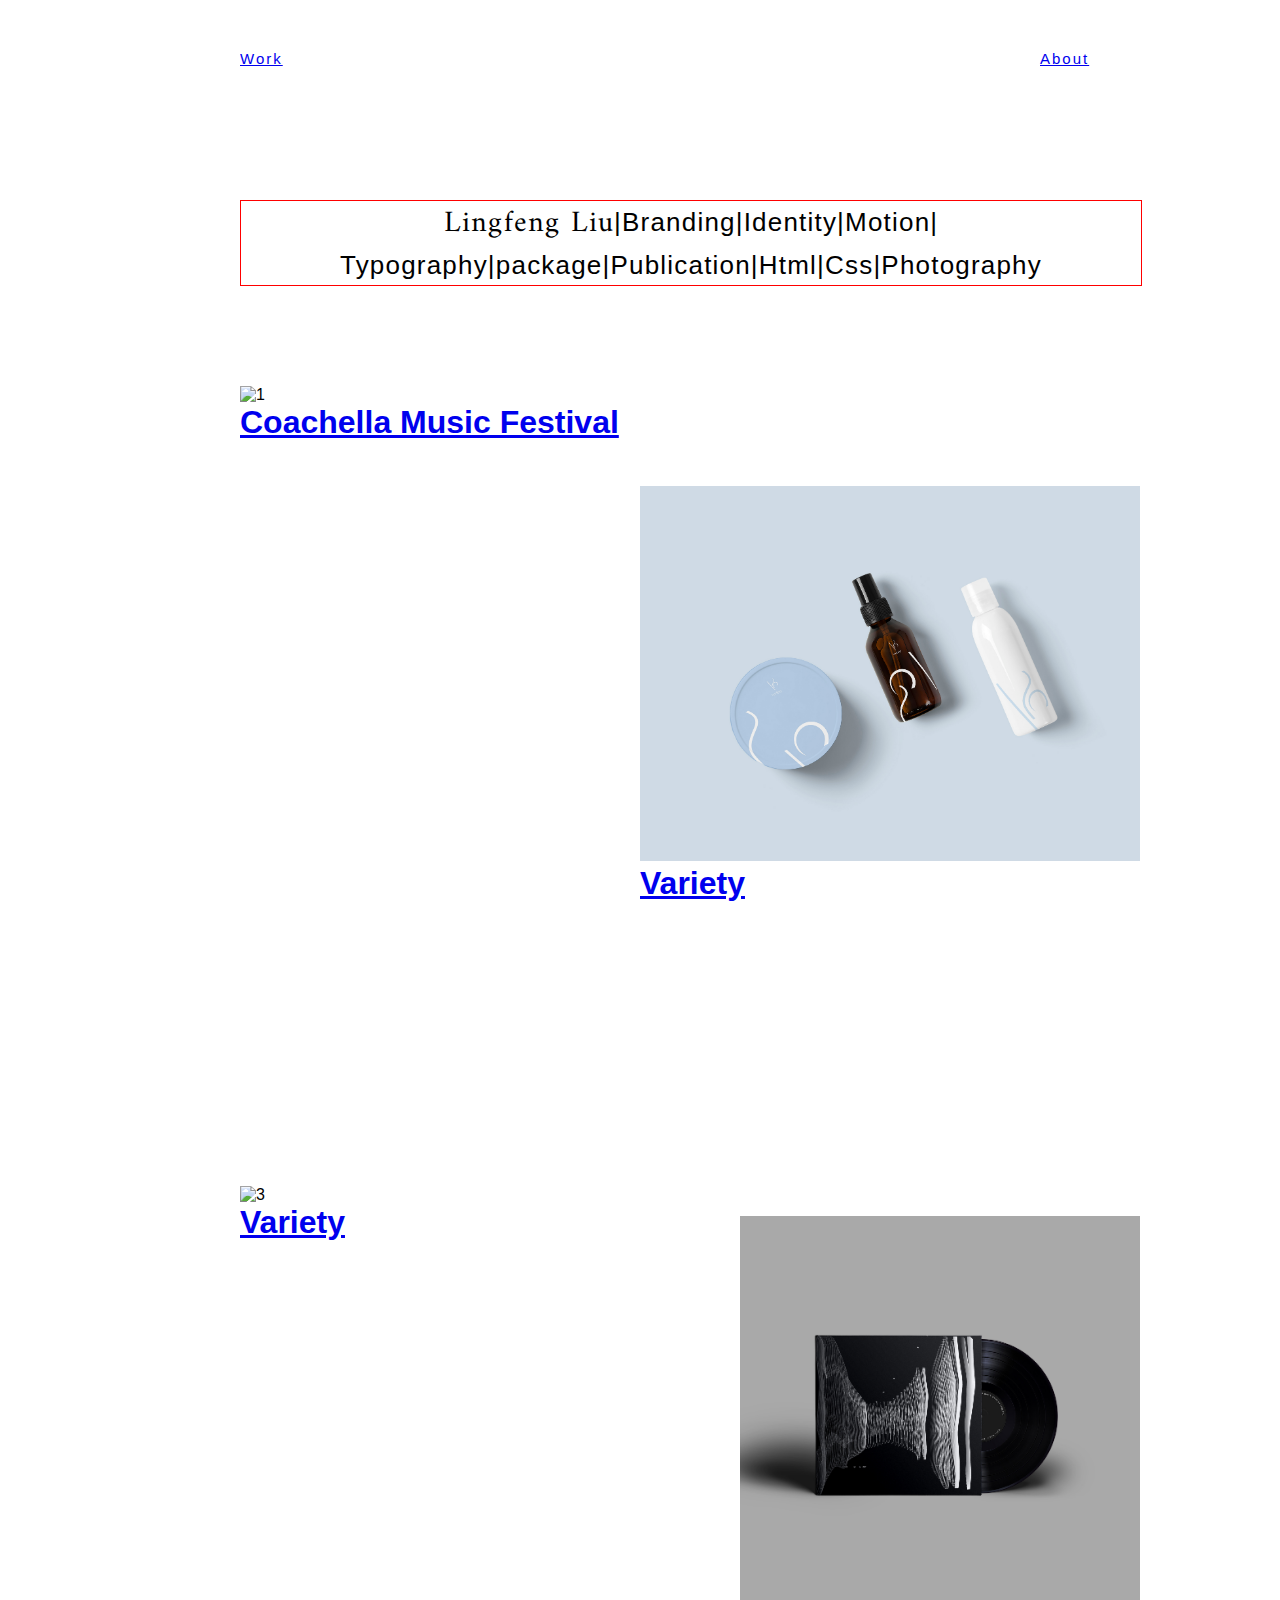
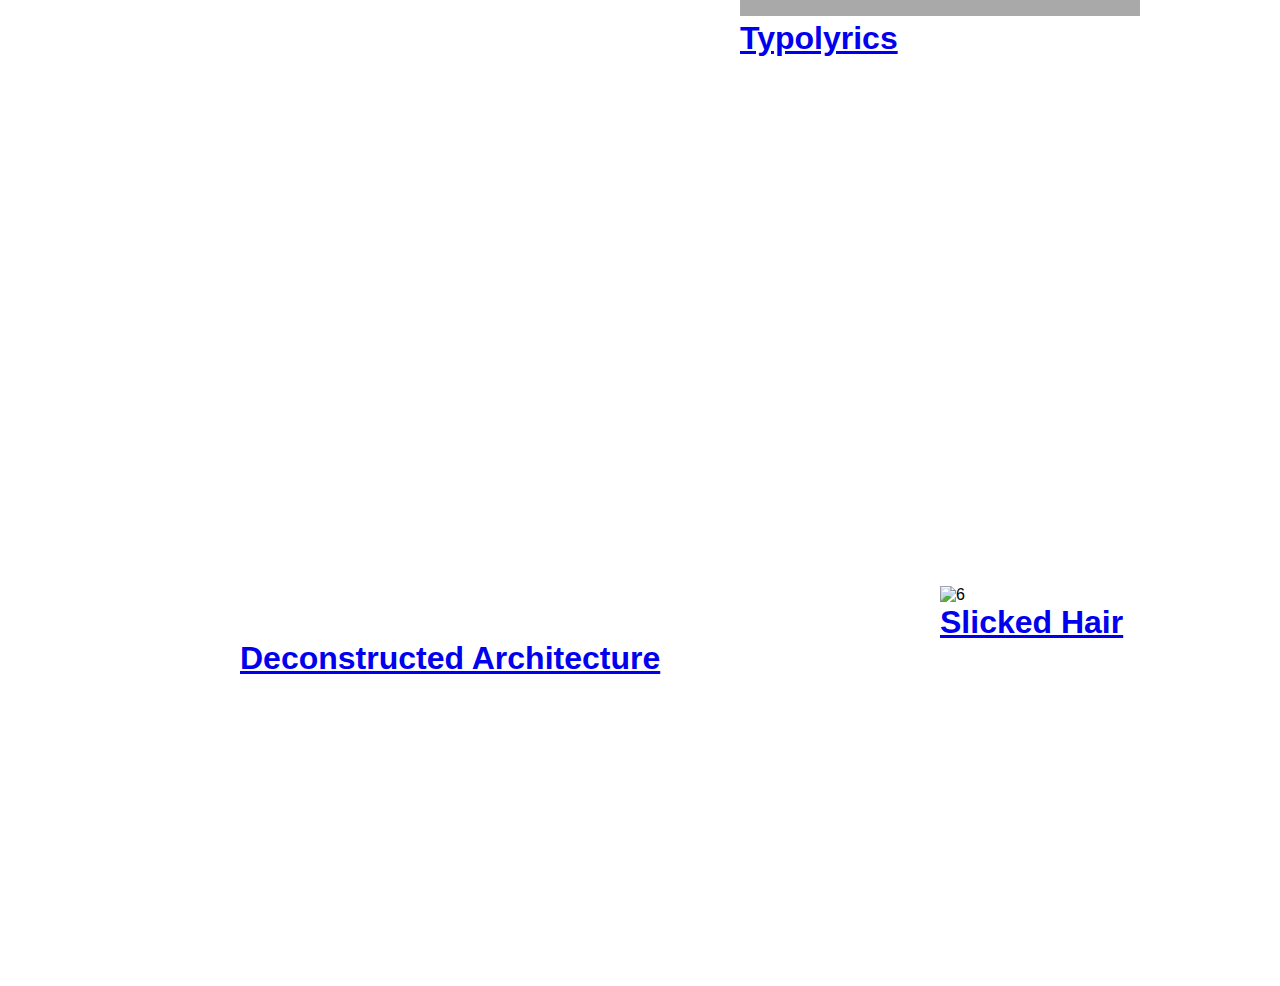
==== index.html @ 4ae13d34 "add banner double check" ====
<!DOCTYPE html>
<html lang="en">
<head>
   <meta charset="UTF-8">
   <meta name="viewport" content="width=device-width, initial-scale=1.0">
   <title>Lingfeng-Liu</title>
   <link rel="stylesheet" href="css/style.css">
   <link href="https://fonts.googleapis.com/css?family=Amiri:400,400i,700,Hind:300,500,700&amp;subset=latin-ext" rel="stylesheet">
</head>
<body>
  <nav>
     <ul id="navbar">
       <li class="flex-item"><a href="index.html">Work</a></li>
       <li class="flex-item" ><a href="about.html">About</a></li>
     </ul>
  </nav>
  <main>
    <p><span>Lingfeng Liu</span>|Branding|Identity|Motion|<br>Typography|package|Publication|Html|Css|Photography</p>
    <div class="container-1 music">
      <img class="size1" src="img/all2(1).jpg" alt="1">
      <a href="1.html"><h1>Coachella Music Festival</h1></a>
    </div>
    <div class="container-1 variety">
      <img class="size2" src="img/variety.jpg" alt="2">
      <a href="1.html"><h1>Variety</h1></a>
    </div>
    <div class="container-1 branding">
      <img class="size3" src="img/3.jpg" alt="3">
      <a href="1.html"><h1>Variety</h1></a>
    </div>
    <div class="container-1 typolyrics">
      <img class="size4" src="img/2.jpg" alt="4">
      <a href="1.html"><h1>Typolyrics</h1></a>
    </div>
    <div class="container-1 arch">
      <video muted autoplay="autoplay" loop>
          <source class="size5" src="img/trailor.mp4" type="video/mp4"/>
      </video>
      <a href="1.html"><h1>Deconstructed Architecture</h1></a>
    </div>
    <div class="container-1 hair">
      <img class="size6" src="img/hair.JPG" alt="6">
      <a href="1.html"><h1>Slicked Hair</h1></a>
    </div>
  </main>
</body>
</html>
---- css/style.css ----
* {
  margin: 0;
  padding: 0;
  width: 100%;
  /* overflow-x:hidden;  */
}

body {
  font-family: 'Muli', sans-serif;
  margin: auto;
  height:2000px;
  width: 1200px;
 }
  @media (max-width: 1280px) {
    body {
      width: 800px; } }
  @media (max-width: 880px) {
    body {
      width: auto; } }

/* header,
nav,
main,
footer {
  border: 1px solid #000; } */

#navbar {
    display: flex;
    justify-content: space-between; }

  .flex-item {
    width: 100px;
    height: 40px;
    list-style: none;
    font-family: 'Hind', sans-serif;;
    font-size: 15px;
    font-weight: lighter;
    letter-spacing: 2px;
    color: #696969;
    padding-top:50px;

    }

nav {
  /* margin-top: 50px; */
  padding-bottom: 50px;
  width: 1200px;
  position: fixed;
  background-color: white;
  z-index: 9;
  /* display: block; */
  }
  @media (max-width:1280px) {
    nav{
      width:900px;
  }
  @media (max-width:800px) {
     nav{
       width:100%;
    }
  }
}

p{
  text-align: center;
  border: 1px solid red;
  width: 1200px;
  position: relative;
  top:200px;
  font-size: 26px;
  letter-spacing: 1.2px;
  font-weight: lighter;
  line-height: 1.5;
  font-family: 'Hind', sans-serif;
}
@media (max-width:1280px) {
  p{
    width:900px;
}
@media (max-width:800px) {
   p{
     width:100%;
  }
}
}

span{
  font-family: 'Amiri', serif;
  font-weight: normal;
  font-size: 30px;
}

main div{
  float: left;
}


.container-1{
  margin-top: 300px;
  width: 400px;
  height:500px;
}

.size1{
    width:300px;
    height:225px;
}
@media (max-width:800px) {
   .size1{
    width:100%;
    height:100%;
}
}
.size2{
    width: 500px;;
}
@media (max-width:800px) {
   .size2{
    width:100%;
    height:100%;
}
}

.size3{
    width: 200px;
    margin: auto;
}
  @media (max-width:1280px) {
    .size3{
      width:400px;
  }
  @media (max-width:880px) {
    .size3{
      width:100%;
  }
}
}

.size4{
    margin: auto;
}

.size5{
    margin: auto;
}

.size6{
    margin: auto;
}

.music{}
  @media (max-width:800px) {
     .music{
      width:100%;
      height:100%;
  }
}

.variety{
    position: relative;
    top:100px;
}
@media (max-width:800px) {
   .variety{
    width:100%;
    height:100%;
    position: relative;
    top:-200px;
}
}

.branding {
    position: relative;
    left: 200px;
    top: 200px;
}
  @media (max-width:1280px) {
    .branding{
      position: relative;
      left: 0;
      top: 0;
    }
  @media (max-width:800px) {
     .branding{
       width:100%;
       height:100%;
       position: relative;
       top:-450px;
    }
    }
}
.typolyrics{
    width: 200px;
    height:200px;
}
  @media (max-width:1280px){
    .typolyrics{
      position: relative;
      left:100px;
      top:30px;
      width: 400px;
  }
  @media (max-width:800px) {
     .typolyrics{
       width:100%;
       height:100%;
       position: relative;
       top:-650px;
       left:0px;
    }
    }
}

.arch{
    position: relative;
    top:100px;
    left:100px;
    width:600px;
}
  @media (max-width:1280px){
    .arch{
      position: relative;
      left:0px;
      width: 600px;
  }
  @media (max-width:800px) {
     .arch{
       width:100%;
       height:100%;
       position: relative;
       top:-850px;
    }
    }
}

.hair{
    position: relative;
    top:200px;
    left:200px;
    width: 200px;
    height: 266px;
}
  @media (max-width:1280px){
    .hair{
      position: relative;
      left:100px;
      width: 200px;
  }
  @media (max-width:800px) {
     .hair{
       width:100%;
       height:100%;
       position: relative;
       top:-1050px;
       left:0px;
    }
    }
}
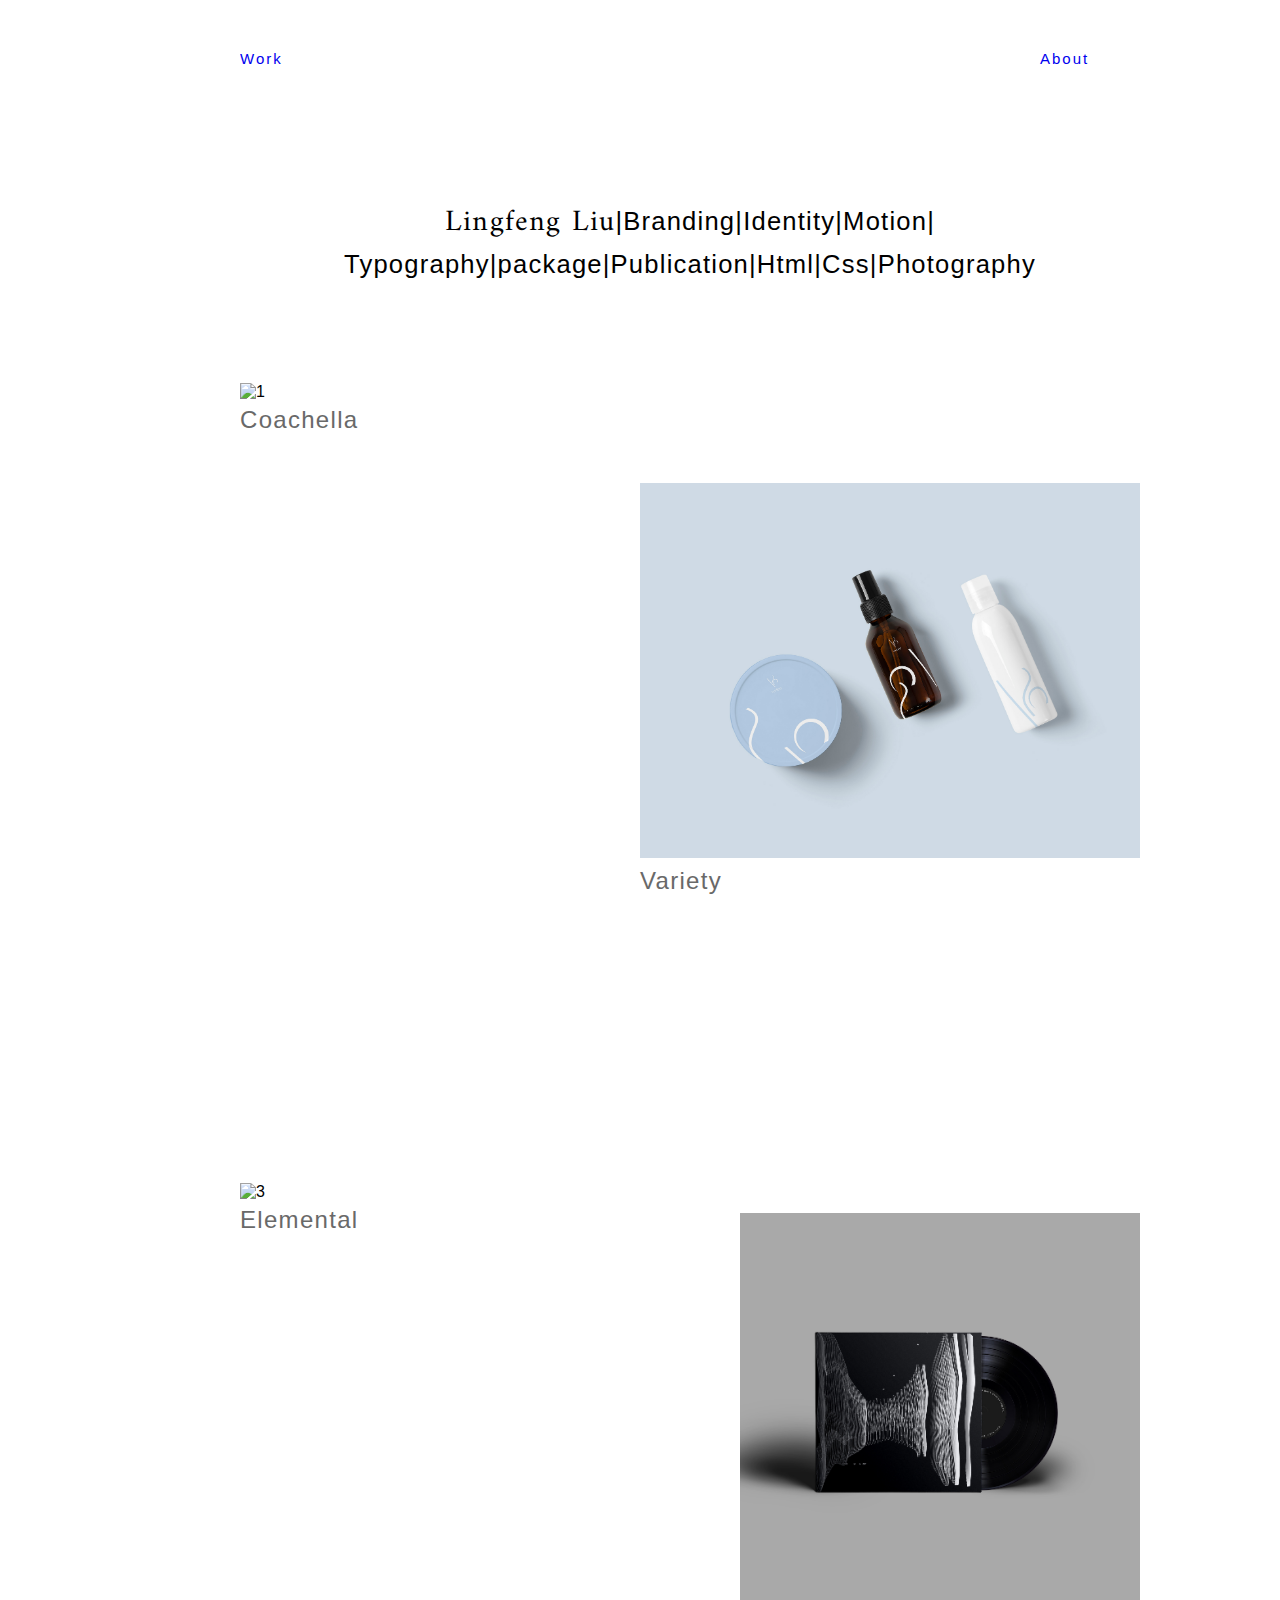
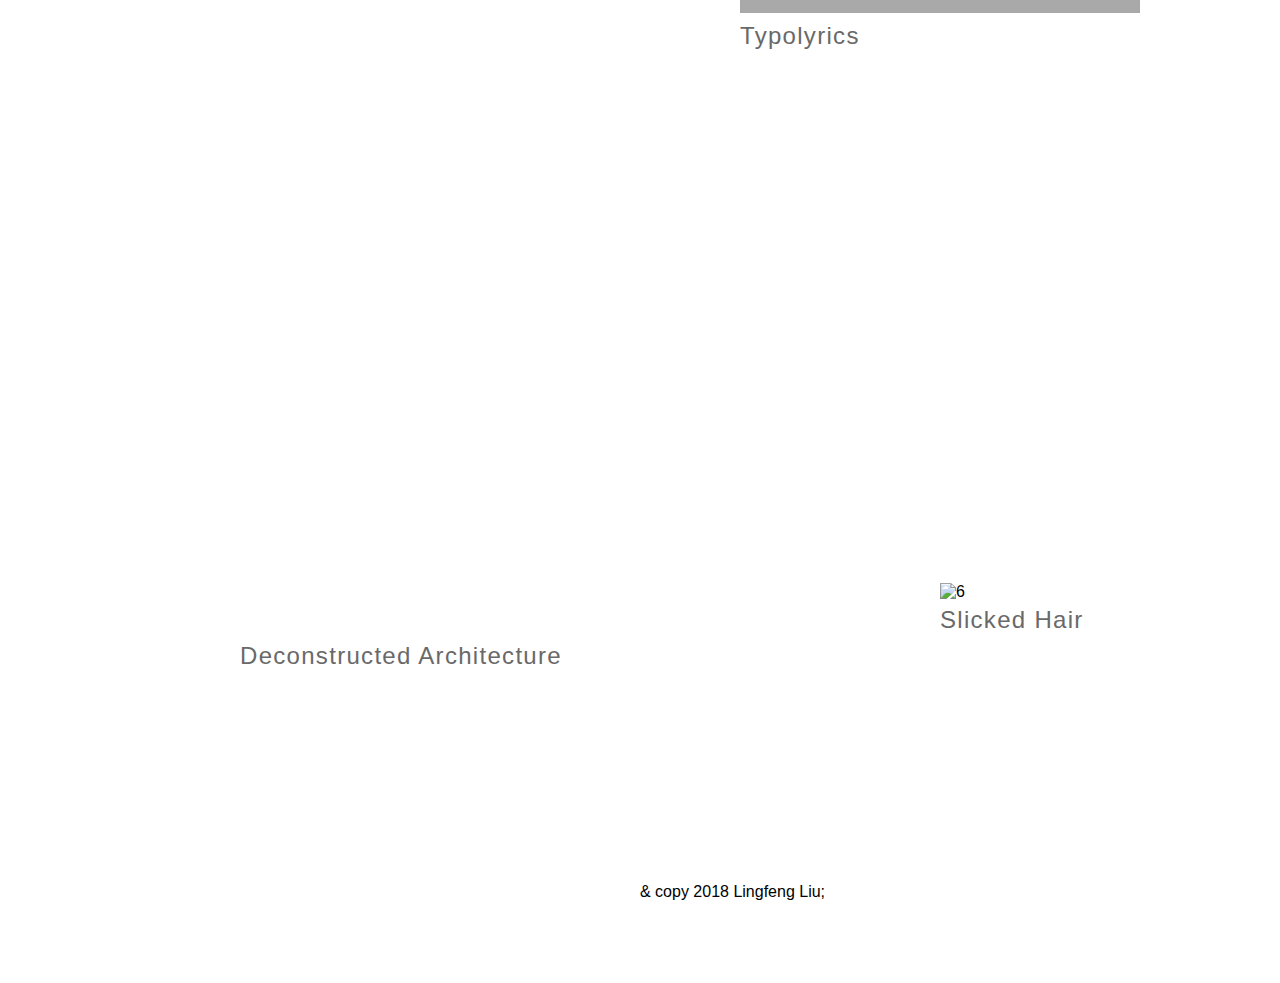
==== commit 43f70e82: "add footer" ====
--- a/index.html
+++ b/index.html
@@ -18,7 +18,7 @@
     <p><span>Lingfeng Liu</span>|Branding|Identity|Motion|<br>Typography|package|Publication|Html|Css|Photography</p>
     <div class="container-1 music">
       <img class="size1" src="img/all2(1).jpg" alt="1">
-      <a href="1.html"><h1>Coachella Music Festival</h1></a>
+      <a href="1.html"><h1>Coachella</h1></a>
     </div>
     <div class="container-1 variety">
       <img class="size2" src="img/variety.jpg" alt="2">
@@ -26,7 +26,7 @@
     </div>
     <div class="container-1 branding">
       <img class="size3" src="img/3.jpg" alt="3">
-      <a href="1.html"><h1>Variety</h1></a>
+      <a href="1.html"><h1>Elemental</h1></a>
     </div>
     <div class="container-1 typolyrics">
       <img class="size4" src="img/2.jpg" alt="4">
@@ -43,5 +43,8 @@
       <a href="1.html"><h1>Slicked Hair</h1></a>
     </div>
   </main>
+  <footer>
+    & copy 2018 Lingfeng Liu;
+  </footer>
 </body>
 </html>
--- a/css/style.css
+++ b/css/style.css
@@ -30,7 +30,7 @@
 
   .flex-item {
     width: 100px;
-    height: 40px;
+    height: 20px;
     list-style: none;
     font-family: 'Hind', sans-serif;;
     font-size: 15px;
@@ -38,12 +38,11 @@
     letter-spacing: 2px;
     color: #696969;
     padding-top:50px;
-
-    }
+  }
 
 nav {
   /* margin-top: 50px; */
-  padding-bottom: 50px;
+  padding-bottom: 40px;
   width: 1200px;
   position: fixed;
   background-color: white;
@@ -63,11 +62,11 @@
 
 p{
   text-align: center;
-  border: 1px solid red;
+  /* border: 1px solid red; */
   width: 1200px;
   position: relative;
   top:200px;
-  font-size: 26px;
+  font-size: 1.6rem;
   letter-spacing: 1.2px;
   font-weight: lighter;
   line-height: 1.5;
@@ -90,6 +89,17 @@
   font-size: 30px;
 }
 
+h1{
+  padding-top: 5px;
+  font-size: 1.5rem;
+  letter-spacing: 1.3px;
+  line-height: 1.2;
+  font-weight: lighter;
+  font-family: 'Hind', sans-serif;
+  color: #696969;
+  text-decoration:none;
+}
+
 main div{
   float: left;
 }
@@ -256,3 +266,14 @@
     }
     }
 }
+
+a {
+  text-decoration: none;
+}
+
+footer{
+  padding-bottom: 50px;
+  display: block;
+  position: relative;
+  top:1100px;
+}
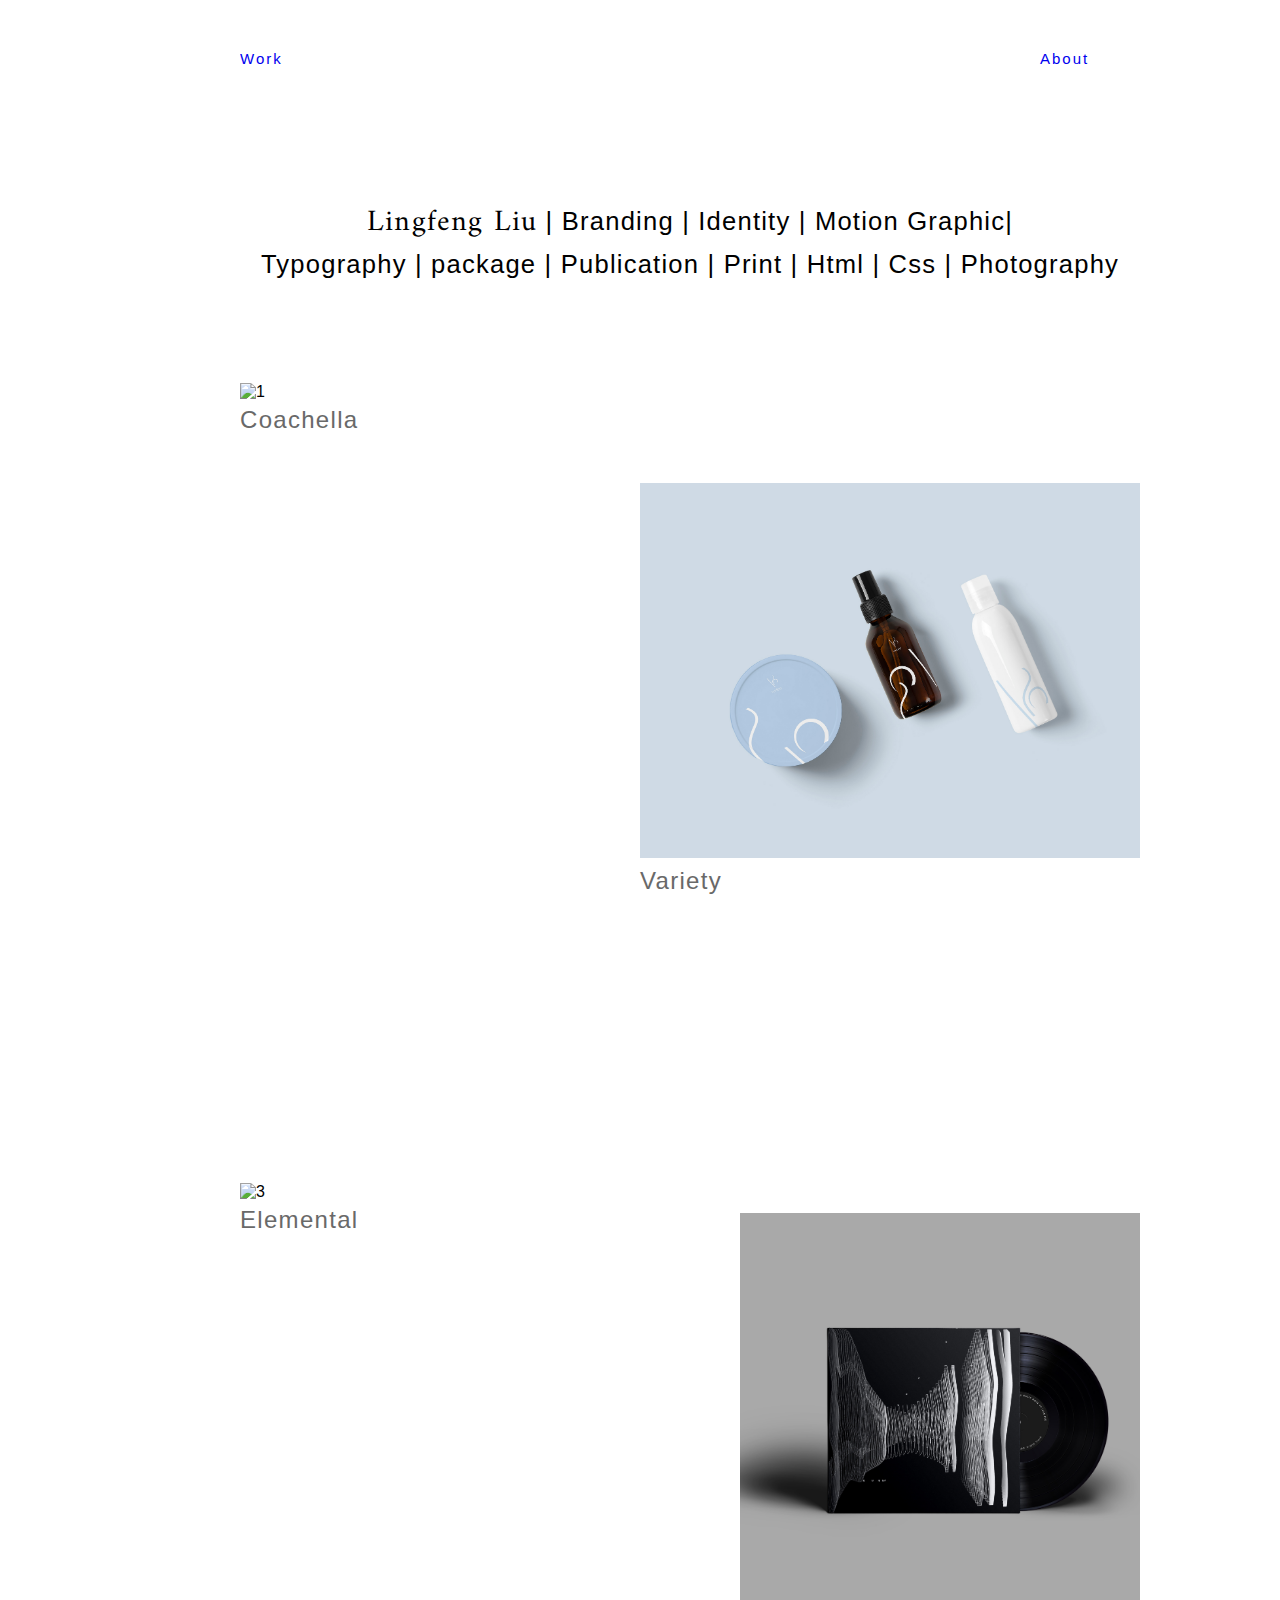
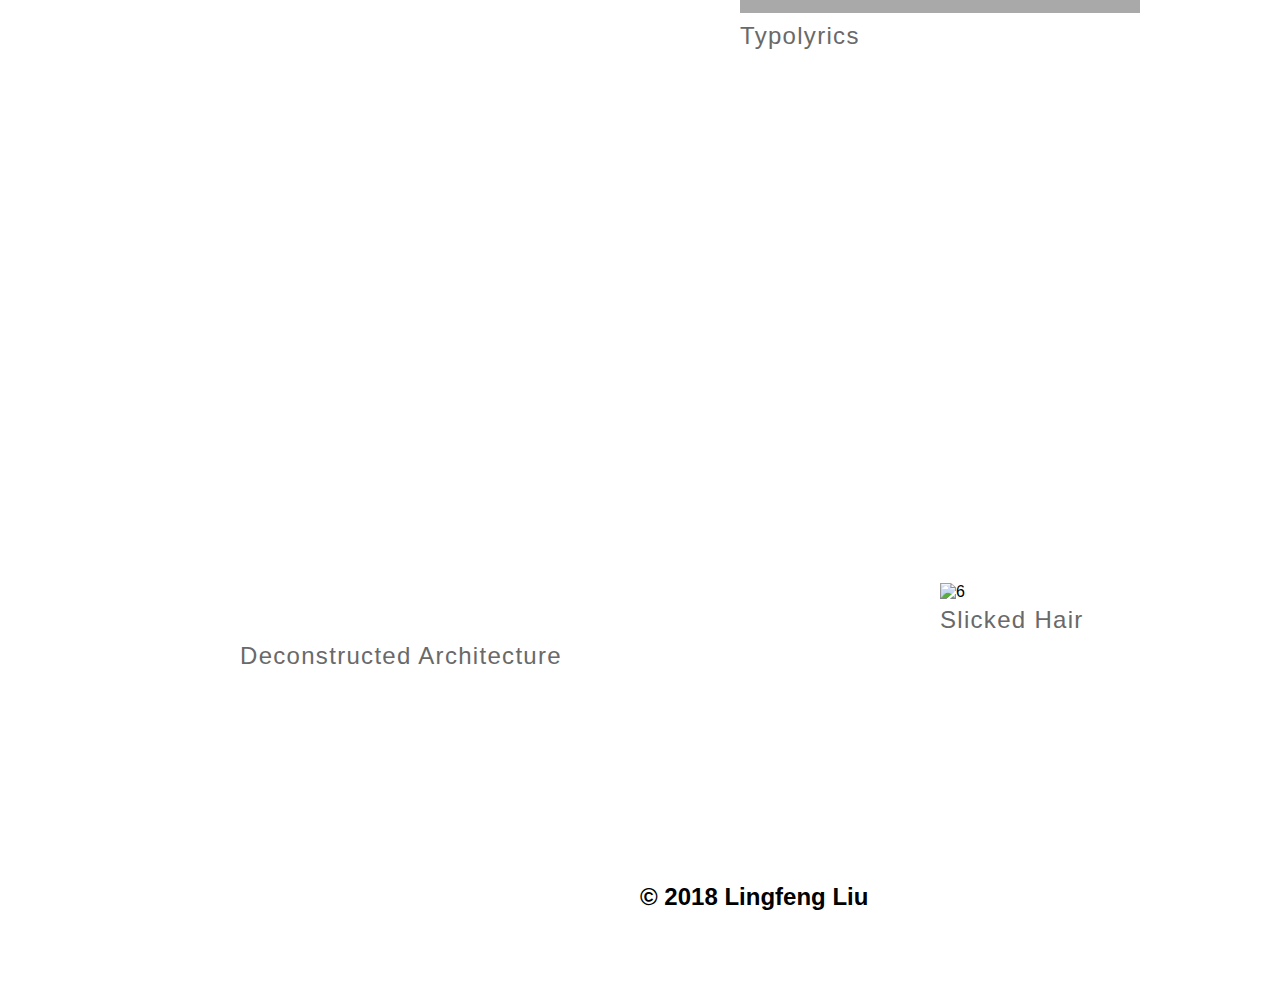
==== commit 573b956c: "add 1.html/1.css & edit about.html" ====
--- a/index.html
+++ b/index.html
@@ -6,6 +6,7 @@
    <title>Lingfeng-Liu</title>
    <link rel="stylesheet" href="css/style.css">
    <link href="https://fonts.googleapis.com/css?family=Amiri:400,400i,700,Hind:300,500,700&amp;subset=latin-ext" rel="stylesheet">
+  <link rel="stylesheet" href="https://use.fontawesome.com/releases/v5.1.1/css/all.css" integrity="sha384-O8whS3fhG2OnA5Kas0Y9l3cfpmYjapjI0E4theH4iuMD+pLhbf6JI0jIMfYcK3yZ" crossorigin="anonymous">
 </head>
 <body>
   <nav>
@@ -15,7 +16,7 @@
      </ul>
   </nav>
   <main>
-    <p><span>Lingfeng Liu</span>|Branding|Identity|Motion|<br>Typography|package|Publication|Html|Css|Photography</p>
+    <p><span>Lingfeng Liu</span> | Branding | Identity | Motion Graphic|<br>Typography | package | Publication | Print | Html | Css | Photography</p>
     <div class="container-1 music">
       <img class="size1" src="img/all2(1).jpg" alt="1">
       <a href="1.html"><h1>Coachella</h1></a>
@@ -44,7 +45,8 @@
     </div>
   </main>
   <footer>
-    & copy 2018 Lingfeng Liu;
+    <i class="fas fa-chevron-up"></i>
+    <h2>&copy 2018 Lingfeng Liu</h2>
   </footer>
 </body>
 </html>
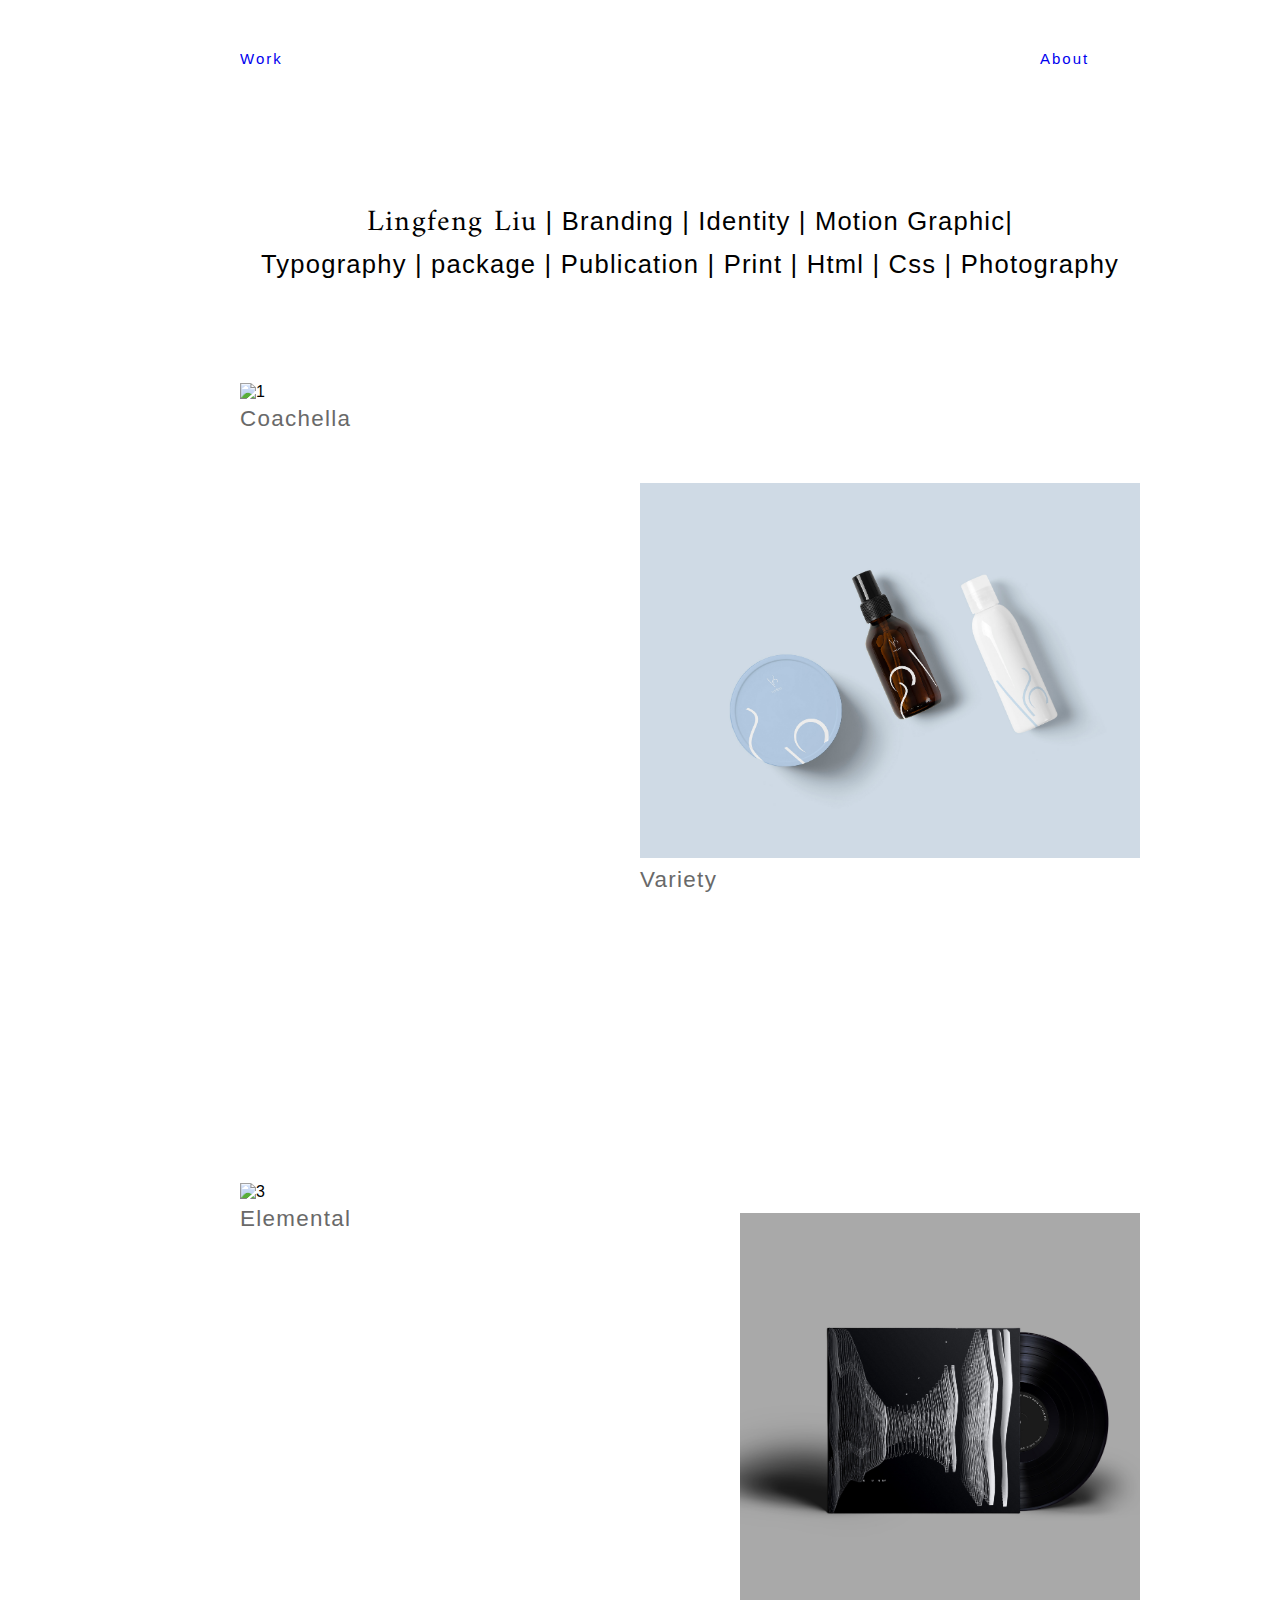
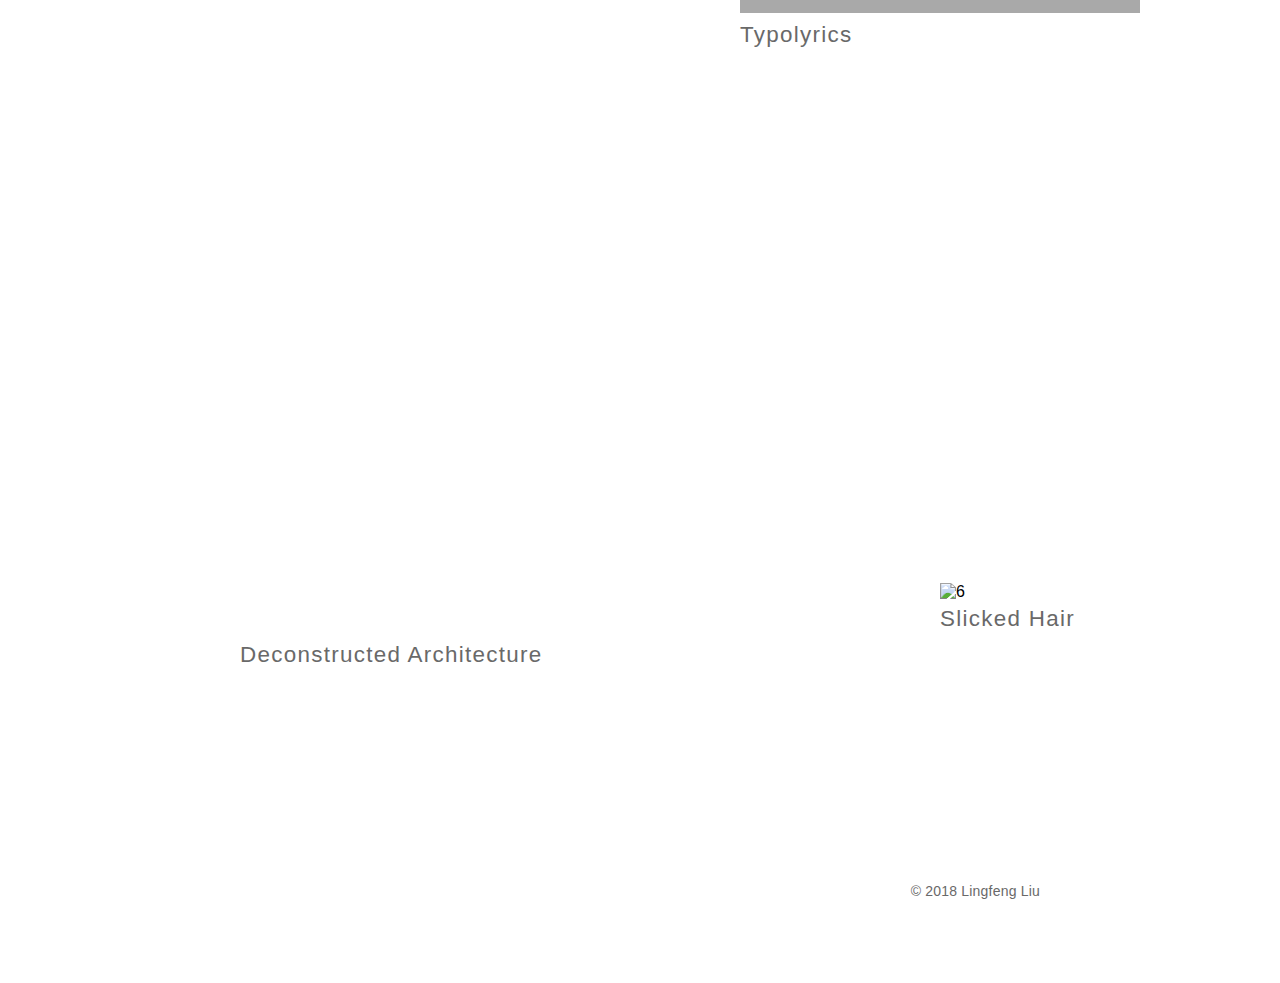
==== commit d12efa12: "back bottom" ====
--- a/index.html
+++ b/index.html
@@ -15,7 +15,7 @@
        <li class="flex-item" ><a href="about.html">About</a></li>
      </ul>
   </nav>
-  <main>
+  <main id="back">
     <p><span>Lingfeng Liu</span> | Branding | Identity | Motion Graphic|<br>Typography | package | Publication | Print | Html | Css | Photography</p>
     <div class="container-1 music">
       <img class="size1" src="img/all2(1).jpg" alt="1">
@@ -45,7 +45,7 @@
     </div>
   </main>
   <footer>
-    <i class="fas fa-chevron-up"></i>
+    <a href="#back"><i class="fas fa-chevron-up"></i></a>
     <h2>&copy 2018 Lingfeng Liu</h2>
   </footer>
 </body>
--- a/css/style.css
+++ b/css/style.css
@@ -14,7 +14,7 @@
   @media (max-width: 1280px) {
     body {
       width: 800px; } }
-  @media (max-width: 880px) {
+  @media (max-width: 800px) {
     body {
       width: auto; } }
 
@@ -53,7 +53,7 @@
     nav{
       width:900px;
   }
-  @media (max-width:800px) {
+  @media (max-width:880px) {
      nav{
        width:100%;
     }
@@ -91,7 +91,7 @@
 
 h1{
   padding-top: 5px;
-  font-size: 1.5rem;
+  font-size: 1.4rem;
   letter-spacing: 1.3px;
   line-height: 1.2;
   font-weight: lighter;
@@ -271,9 +271,23 @@
   text-decoration: none;
 }
 
-footer{
+h2{
+  text-align: right;
   padding-bottom: 50px;
   display: block;
   position: relative;
   top:1100px;
-}
+  font-family: 'Hind', sans-serif;
+  font-weight: normal;
+  color: #696969;
+  font-size: 14px;
+  letter-spacing: 0.2px;
+}
+
+.fa-chevron-up{
+   position: fixed;
+   bottom:50px;
+   left: 120px;
+   color: #696969;
+   z-index: 90;
+  }
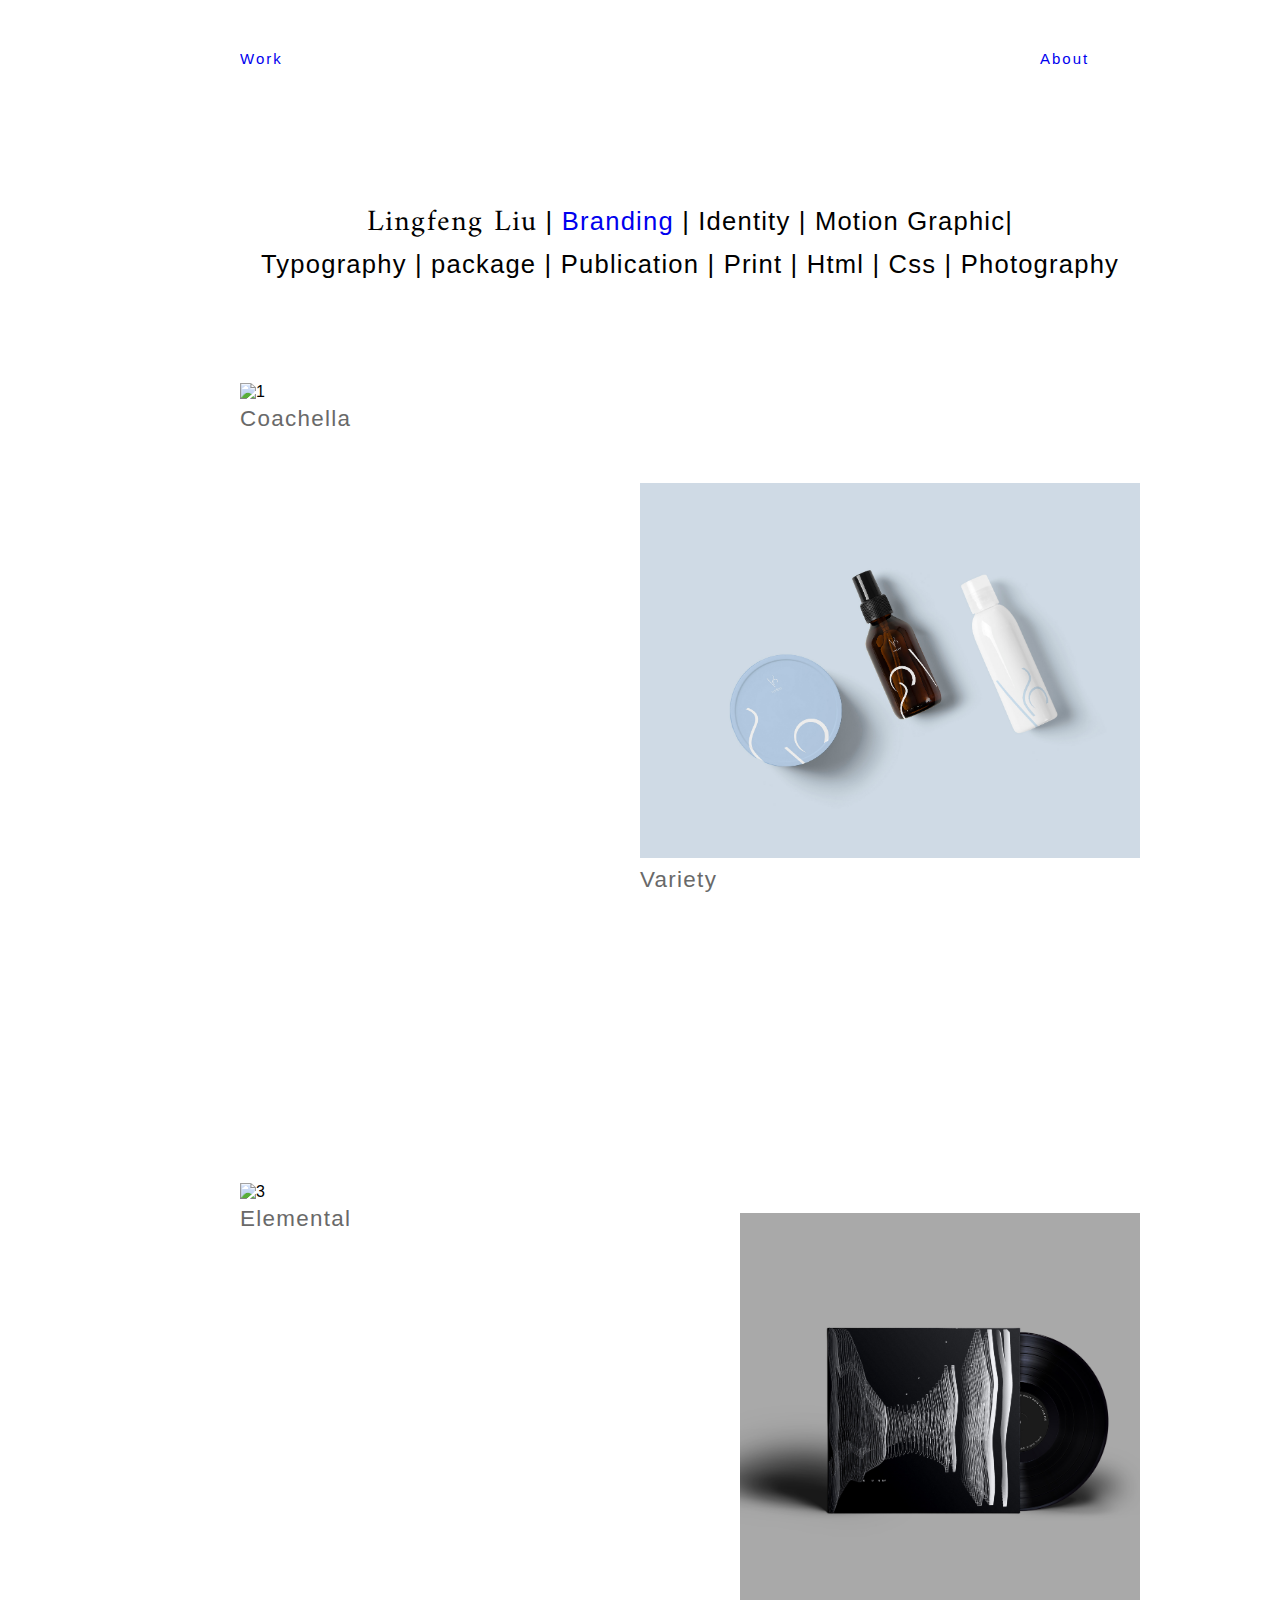
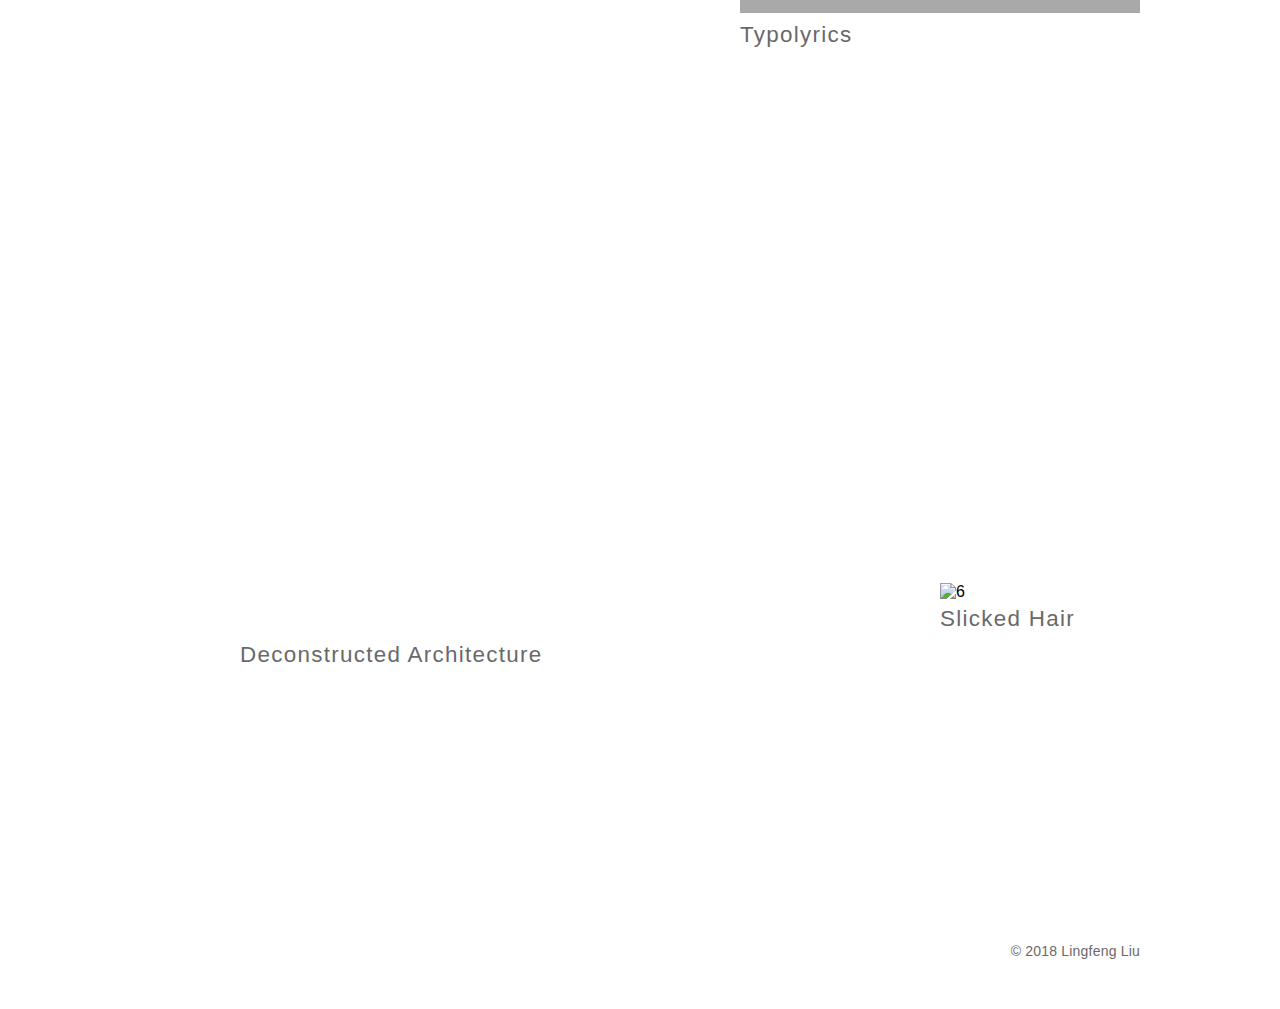
==== commit ad5fe8dd: "new page for branding" ====
--- a/index.html
+++ b/index.html
@@ -12,11 +12,11 @@
   <nav>
      <ul id="navbar">
        <li class="flex-item"><a href="index.html">Work</a></li>
-       <li class="flex-item" ><a href="about.html">About</a></li>
+       <li class="flex-item aboutBtn" ><a href="about.html">About</a></li>
      </ul>
   </nav>
   <main id="back">
-    <p><span>Lingfeng Liu</span> | Branding | Identity | Motion Graphic|<br>Typography | package | Publication | Print | Html | Css | Photography</p>
+    <p><span>Lingfeng Liu</span> | <a href="branding.html">Branding</a> | Identity | Motion Graphic|<br>Typography | package | Publication | Print | Html | Css | Photography</p>
     <div class="container-1 music">
       <img class="size1" src="img/all2(1).jpg" alt="1">
       <a href="1.html"><h1>Coachella</h1></a>
@@ -46,7 +46,7 @@
   </main>
   <footer>
     <a href="#back"><i class="fas fa-chevron-up"></i></a>
-    <h2>&copy 2018 Lingfeng Liu</h2>
+    <h2>&copy; 2018 Lingfeng Liu</h2>
   </footer>
 </body>
 </html>
--- a/css/style.css
+++ b/css/style.css
@@ -40,6 +40,8 @@
     padding-top:50px;
   }
 
+
+
 nav {
   /* margin-top: 50px; */
   padding-bottom: 40px;
@@ -158,6 +160,37 @@
     margin: auto;
 }
 
+#container-1{
+  display: flex;
+  width:1200px;
+  align-items: flex-end;
+  position: relative;
+  top:-200px;
+  height: 800px;
+}
+
+.sizeall{
+  width:380px;
+  height:auto;
+}
+
+.branding-2{
+    position: relative;
+    left:30px;
+}
+
+.branding-3{
+   position: relative;
+   left:60px;
+}
+
+@media (max-width:800px) {
+ .size1{
+  width:100%;
+  height:100%;
+}
+}
+
 .music{}
   @media (max-width:800px) {
      .music{
@@ -259,7 +292,7 @@
   @media (max-width:800px) {
      .hair{
        width:100%;
-       height:100%;
+       /* height:100%; */
        position: relative;
        top:-1050px;
        left:0px;
@@ -284,9 +317,23 @@
   letter-spacing: 0.2px;
 }
 
-.fa-chevron-up{
+@media (max-width:1280px){
+  h2{
+    position: relative;
+    top:1160px;
+    left: 100px;
+}
+@media (max-width:800px) {
+   h2{
+     position: relative;
+     left:-50px;
+     top: 0px;
+  }
+}
+}
+.fa-chevron-up {
    position: fixed;
-   bottom:50px;
+   bottom: 50px;
    left: 120px;
    color: #696969;
    z-index: 90;
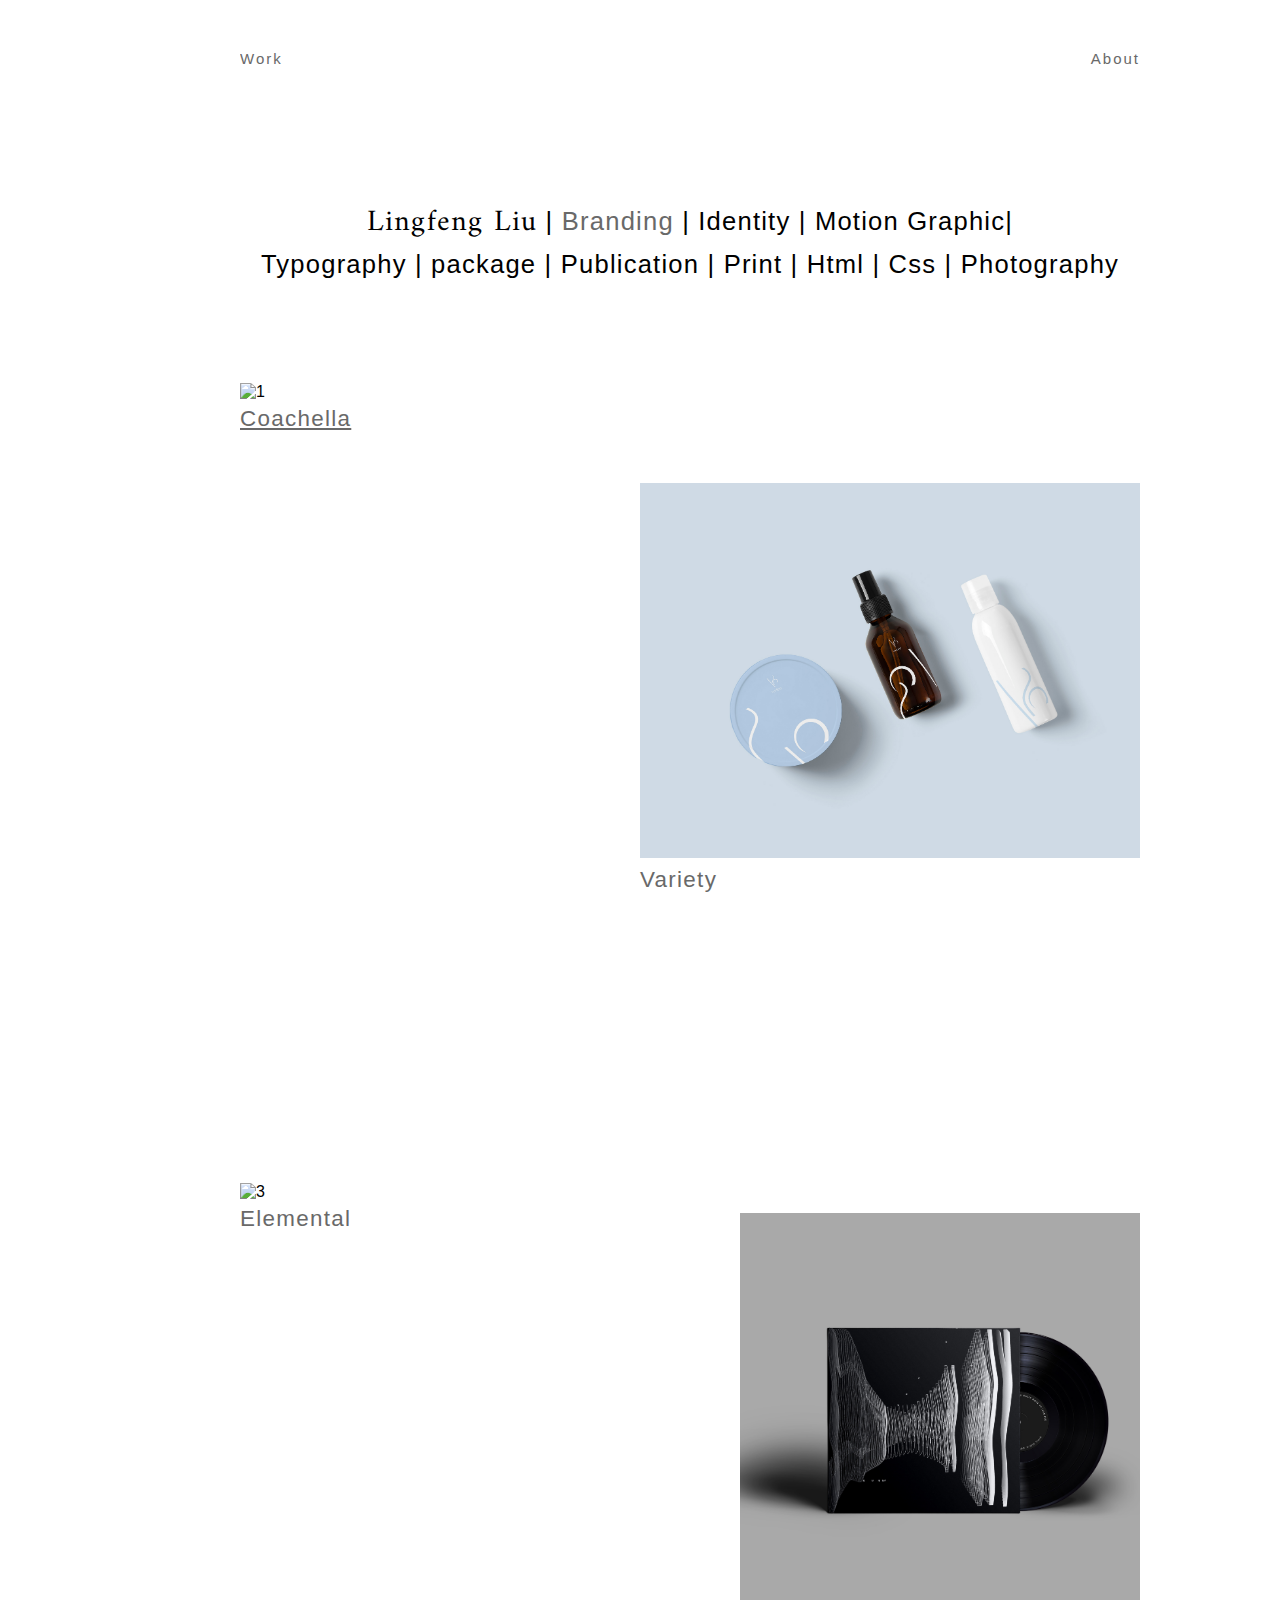
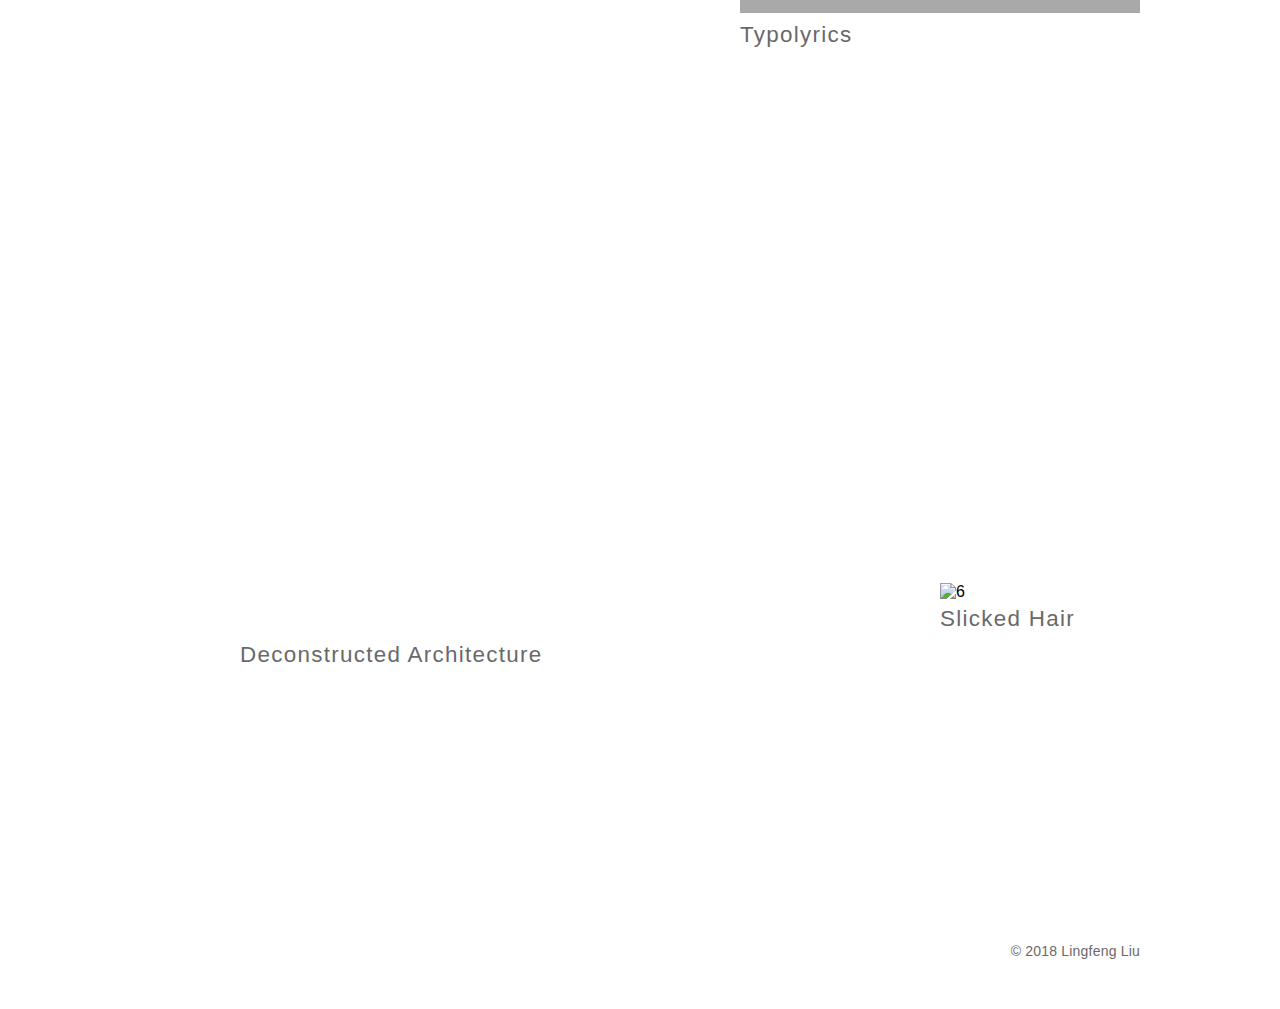
==== commit 62c64db5: "link css" ====
--- a/index.html
+++ b/index.html
@@ -19,7 +19,7 @@
     <p><span>Lingfeng Liu</span> | <a href="branding.html">Branding</a> | Identity | Motion Graphic|<br>Typography | package | Publication | Print | Html | Css | Photography</p>
     <div class="container-1 music">
       <img class="size1" src="img/all2(1).jpg" alt="1">
-      <a href="1.html"><h1>Coachella</h1></a>
+      <a class="titlelink" href="1.html"><h1>Coachella</h1></a>
     </div>
     <div class="container-1 variety">
       <img class="size2" src="img/variety.jpg" alt="2">
--- a/css/style.css
+++ b/css/style.css
@@ -40,7 +40,9 @@
     padding-top:50px;
   }
 
-
+  .aboutBtn {
+    text-align: right;
+  }
 
 nav {
   /* margin-top: 50px; */
@@ -300,10 +302,6 @@
     }
 }
 
-a {
-  text-decoration: none;
-}
-
 h2{
   text-align: right;
   padding-bottom: 50px;
@@ -338,3 +336,27 @@
    color: #696969;
    z-index: 90;
   }
+
+  a {
+    color: #696969;
+    text-decoration: none;
+    transition: cubic-bezier(.78,.16,.06,1) 500ms 0s;
+  }
+
+  a:visited {
+      color: #696969;
+      text-decoration: none;
+  }
+
+  a:hover {
+      text-decoration: none;
+      color: white;
+  }
+
+  a:active {
+      /* text-decoration: underline; */
+  }
+.titlelink {
+  text-decoration: underline;
+
+}
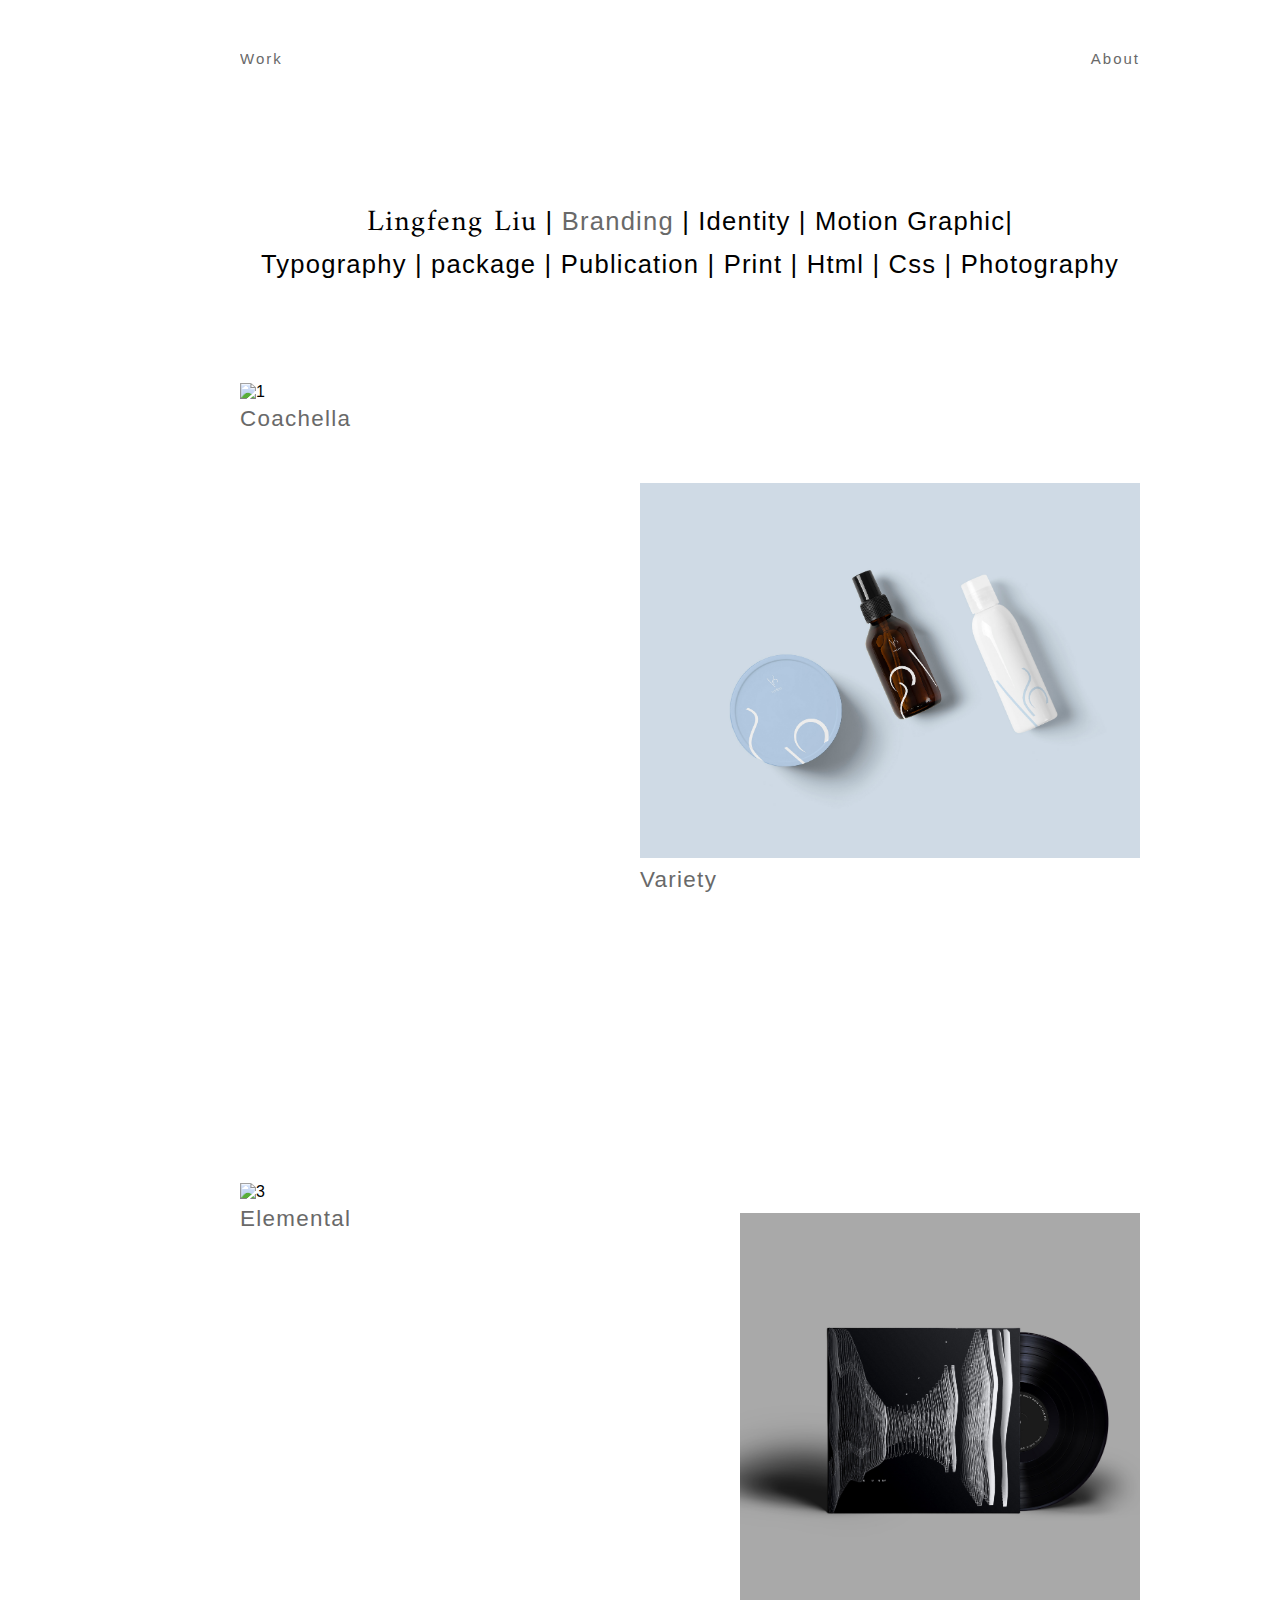
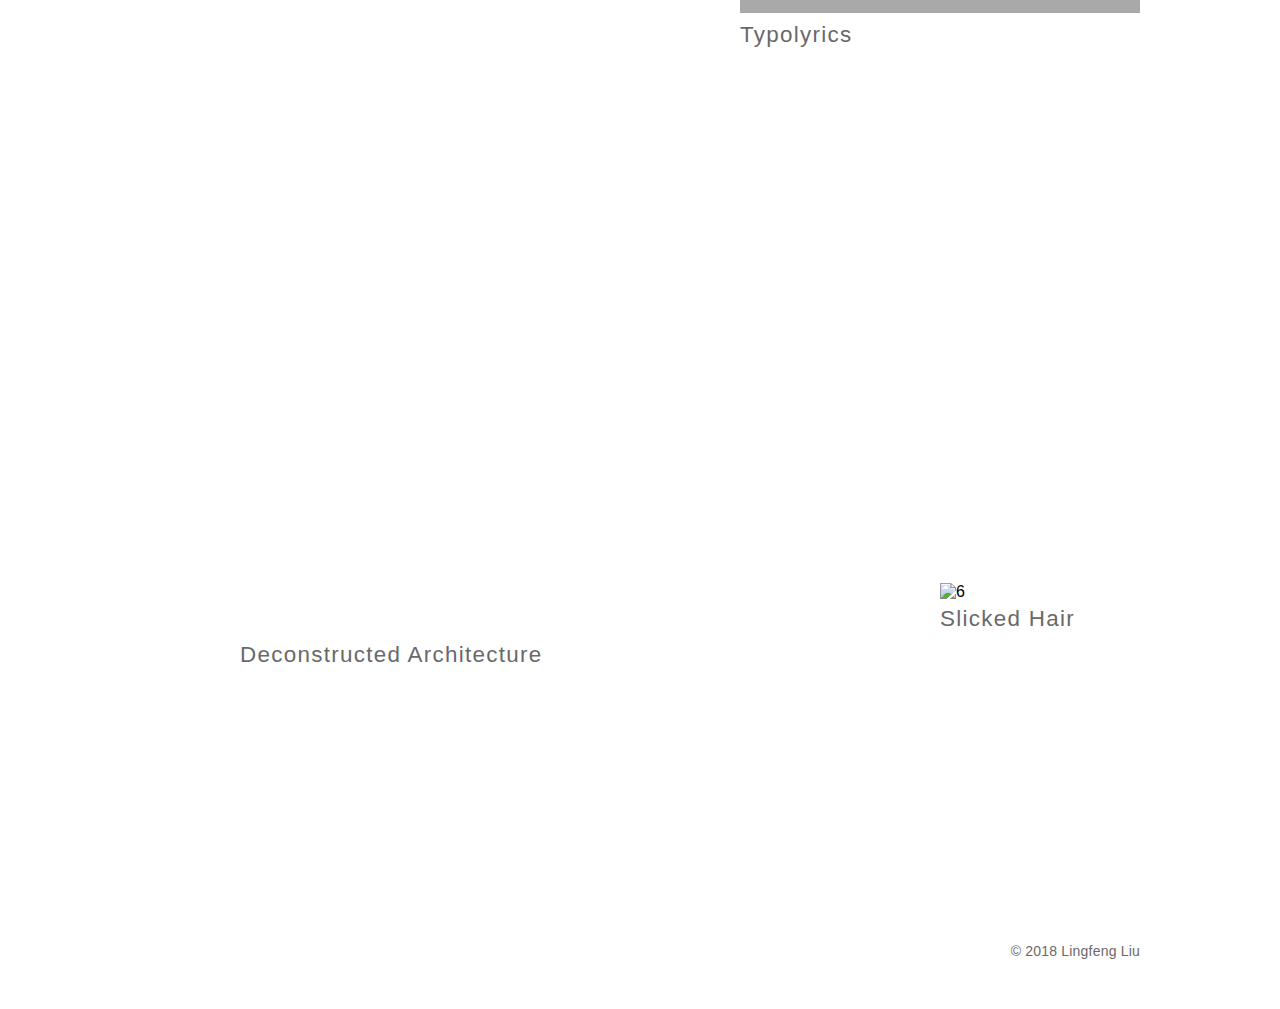
==== commit 98048f5c: "new html" ====
--- a/index.html
+++ b/index.html
@@ -27,7 +27,7 @@
     </div>
     <div class="container-1 branding">
       <img class="size3" src="img/3.jpg" alt="3">
-      <a href="1.html"><h1>Elemental</h1></a>
+      <a href="2.html"><h1>Elemental</h1></a>
     </div>
     <div class="container-1 typolyrics">
       <img class="size4" src="img/2.jpg" alt="4">
--- a/css/style.css
+++ b/css/style.css
@@ -357,6 +357,6 @@
       /* text-decoration: underline; */
   }
 .titlelink {
-  text-decoration: underline;
-
-}
+  text-decoration: none;
+
+}
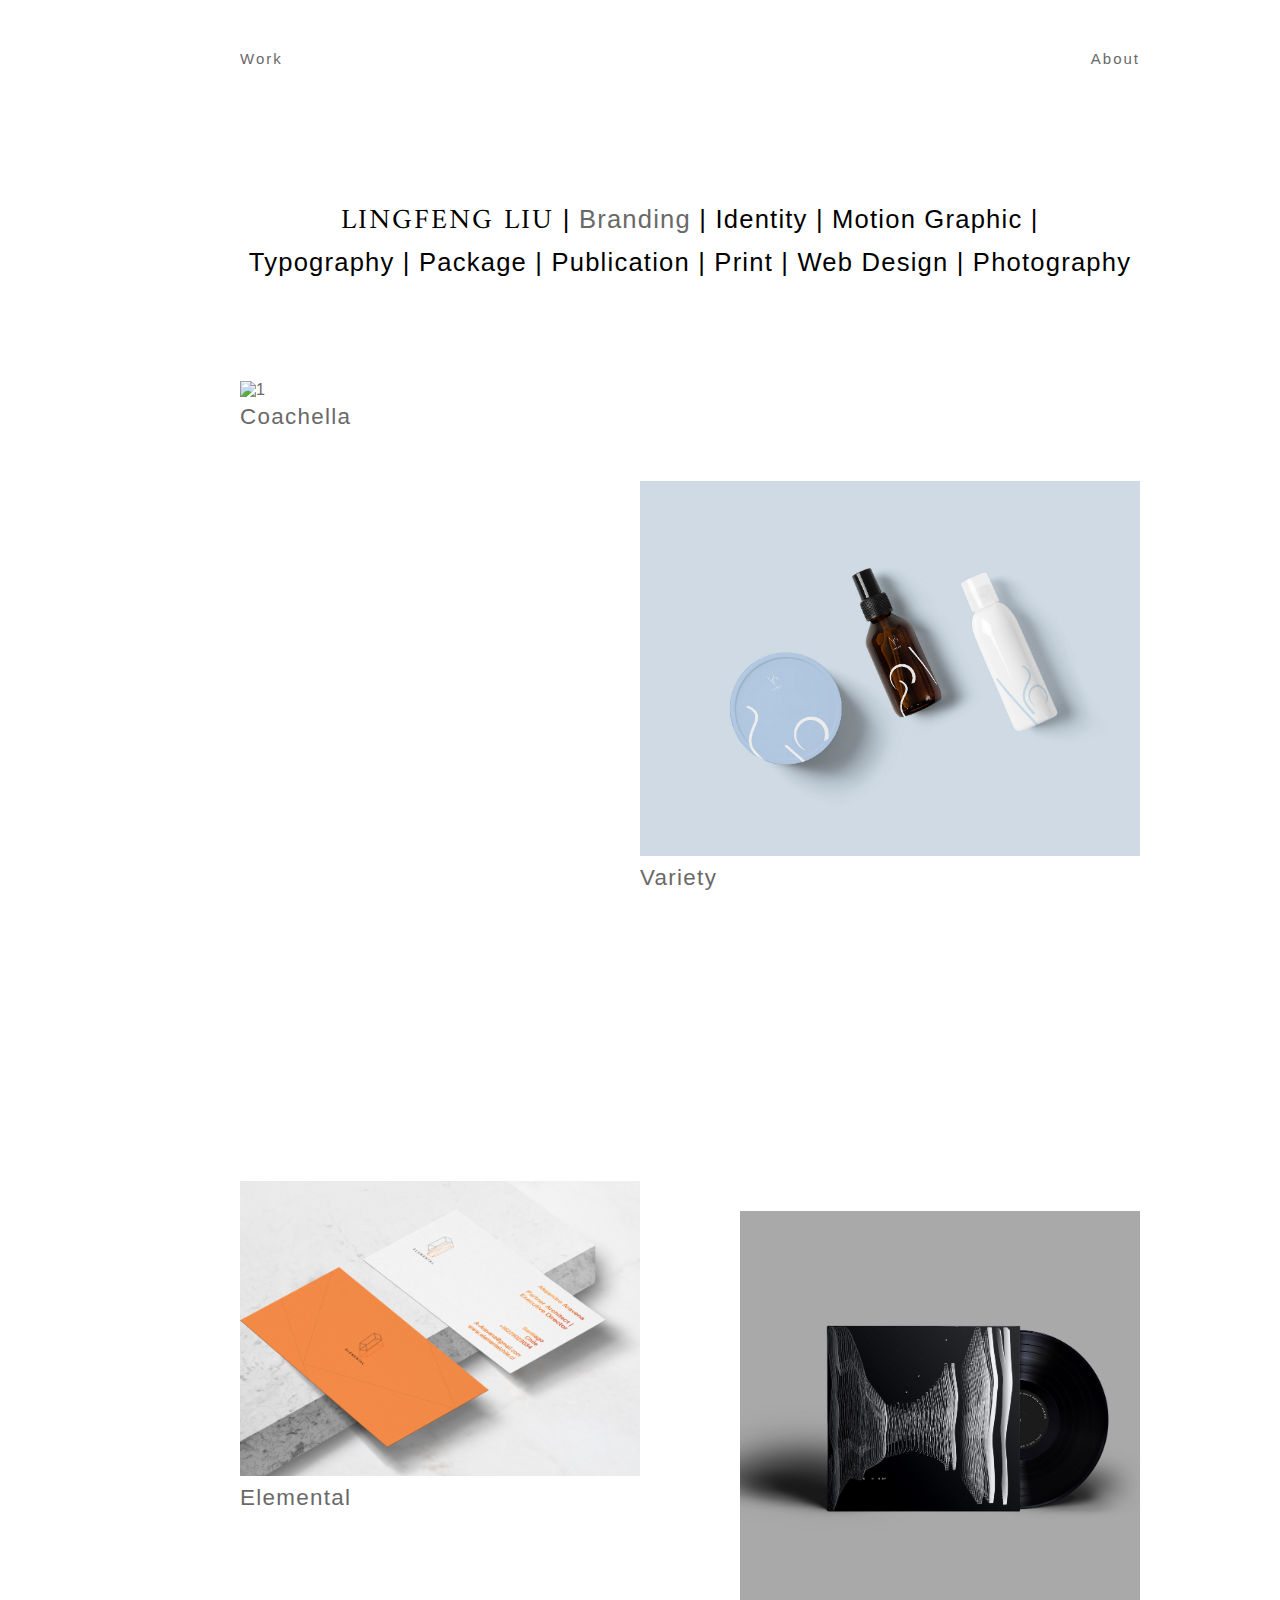
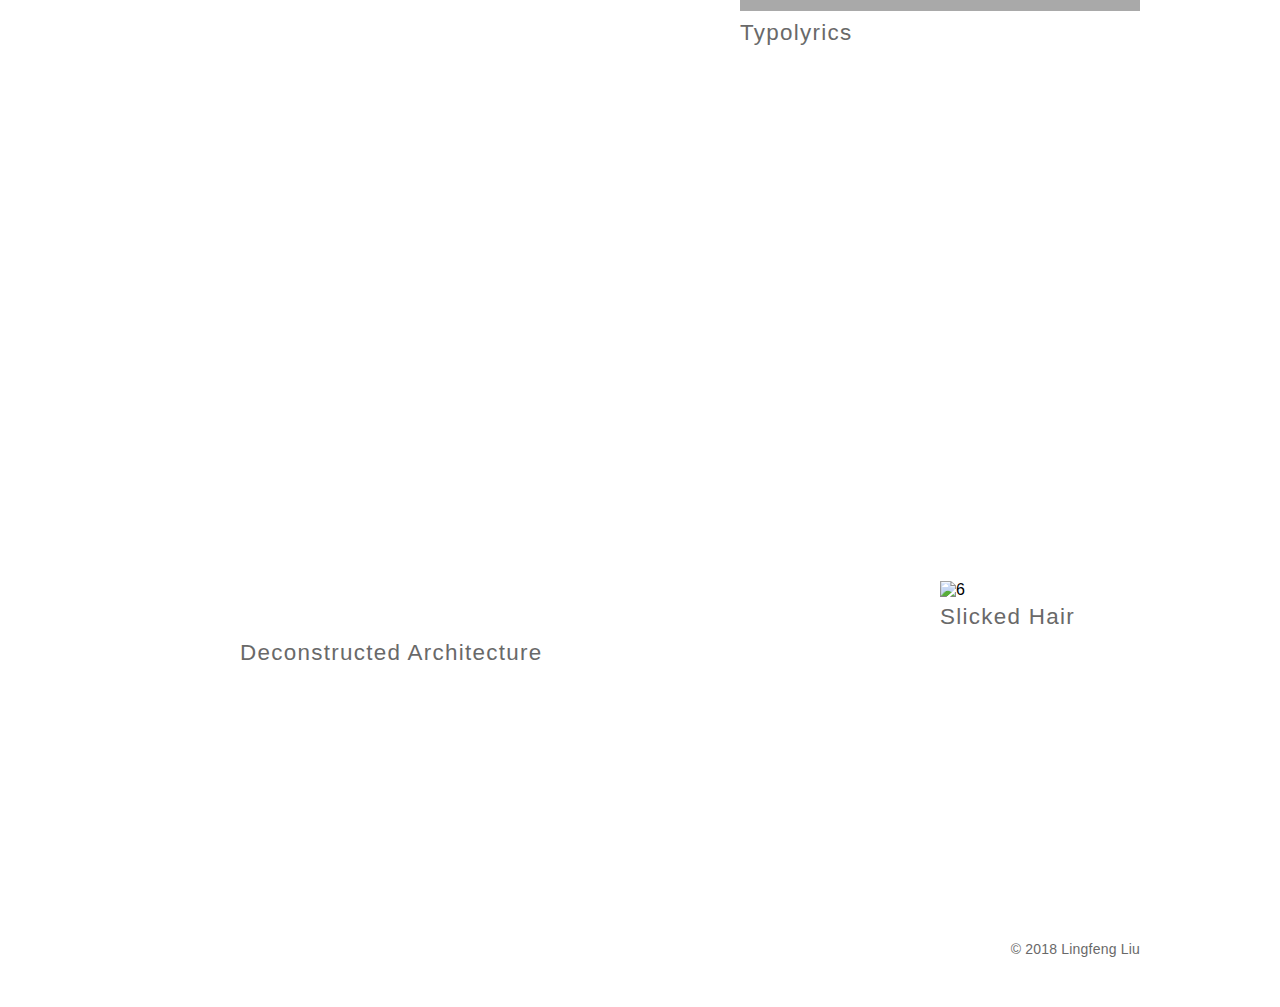
==== commit 8320a394: "new" ====
--- a/index.html
+++ b/index.html
@@ -16,9 +16,9 @@
      </ul>
   </nav>
   <main id="back">
-    <p><span>Lingfeng Liu</span> | <a href="branding.html">Branding</a> | Identity | Motion Graphic|<br>Typography | package | Publication | Print | Html | Css | Photography</p>
-    <div class="container-1 music">
-      <img class="size1" src="img/all2(1).jpg" alt="1">
+    <p><span>LINGFENG LIU</span> | <a href="branding.html">Branding</a> | Identity | Motion Graphic |<br>Typography | Package | Publication | Print | Web Design | Photography</p>
+    <div class="container-1 Cochella">
+      <a href="1.html"><img class="size1" src="img/all2(1).jpg" alt="1"></a>
       <a class="titlelink" href="1.html"><h1>Coachella</h1></a>
     </div>
     <div class="container-1 variety">
@@ -26,7 +26,7 @@
       <a href="1.html"><h1>Variety</h1></a>
     </div>
     <div class="container-1 branding">
-      <img class="size3" src="img/3.jpg" alt="3">
+      <a href="2.html"><img class="size3" src="img/card1.jpg" alt="3"></a>
       <a href="2.html"><h1>Elemental</h1></a>
     </div>
     <div class="container-1 typolyrics">
@@ -40,7 +40,7 @@
       <a href="1.html"><h1>Deconstructed Architecture</h1></a>
     </div>
     <div class="container-1 hair">
-      <img class="size6" src="img/hair.JPG" alt="6">
+      <img class="size6" src="img/IMG_9106.JPG" alt="6">
       <a href="1.html"><h1>Slicked Hair</h1></a>
     </div>
   </main>
--- a/css/style.css
+++ b/css/style.css
@@ -90,7 +90,8 @@
 span{
   font-family: 'Amiri', serif;
   font-weight: normal;
-  font-size: 30px;
+  font-size: 28px;
+  letter-spacing: 2px;
 }
 
 h1{
